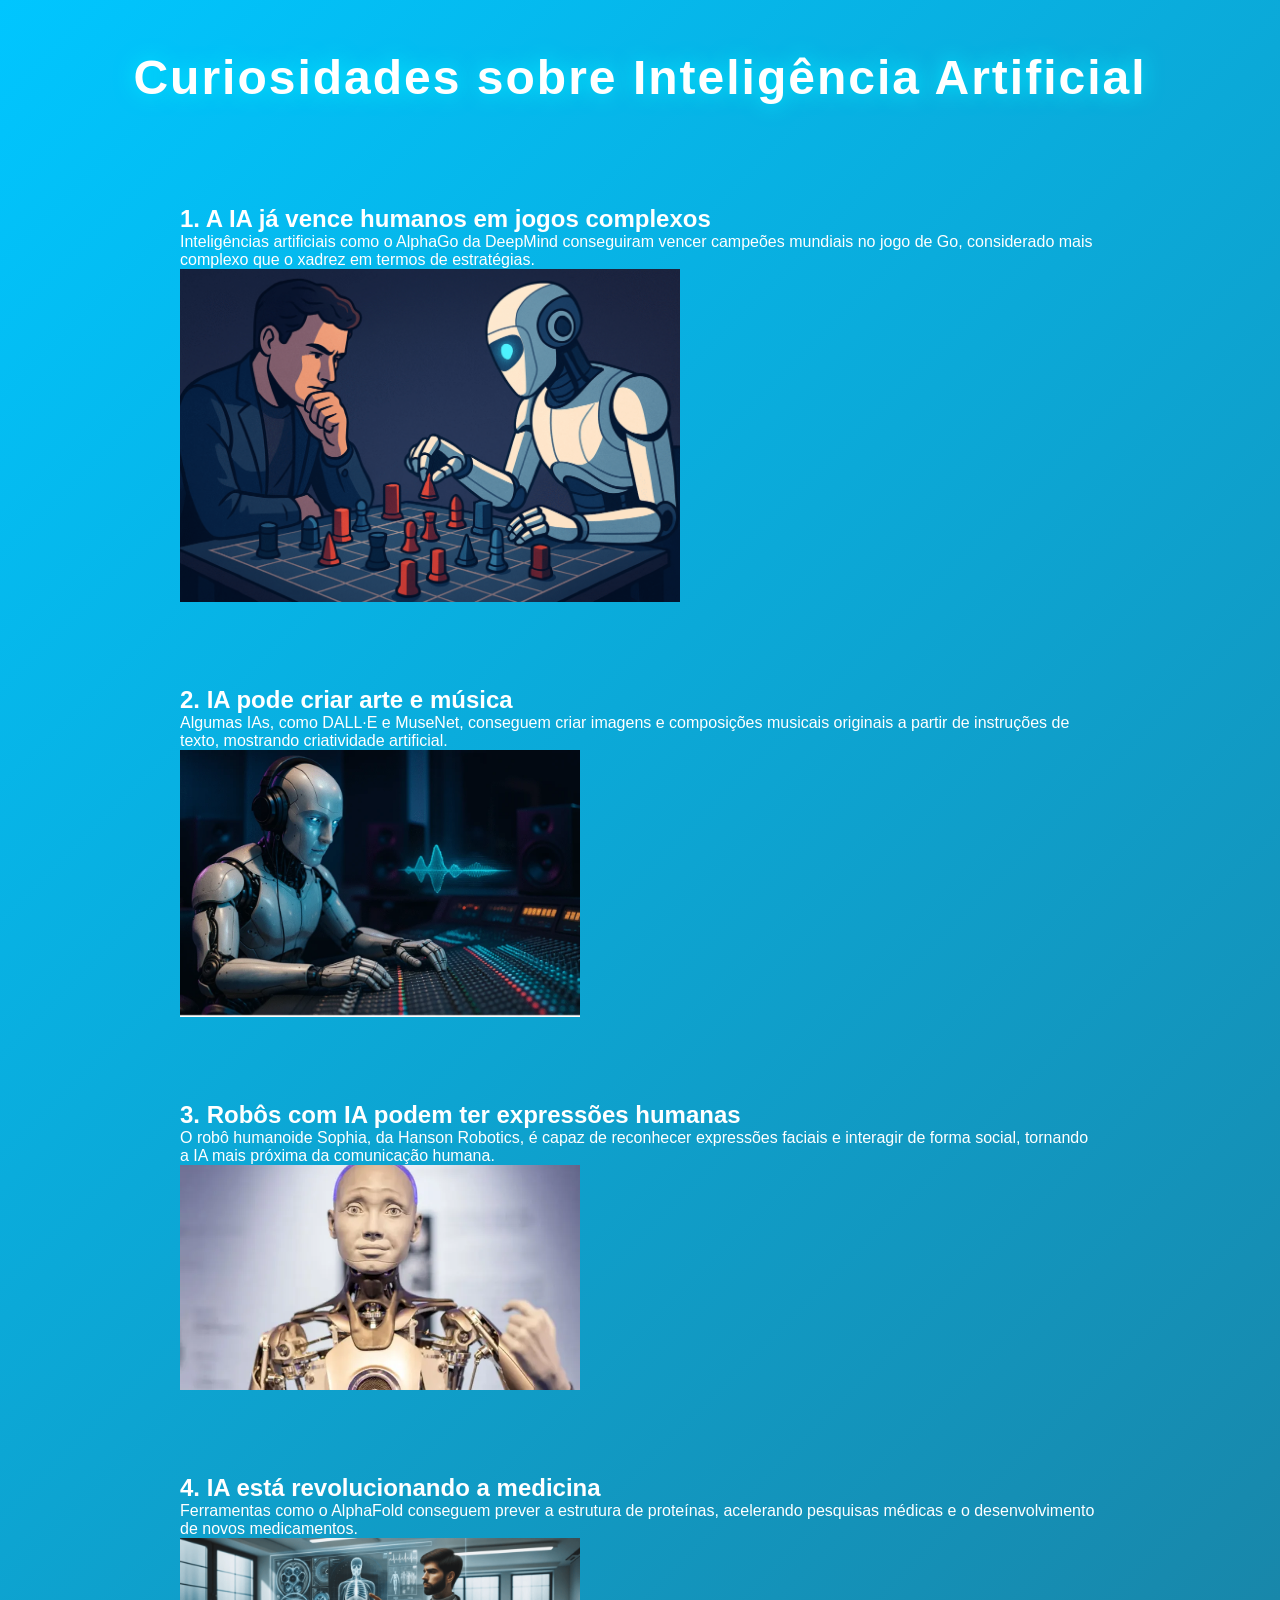
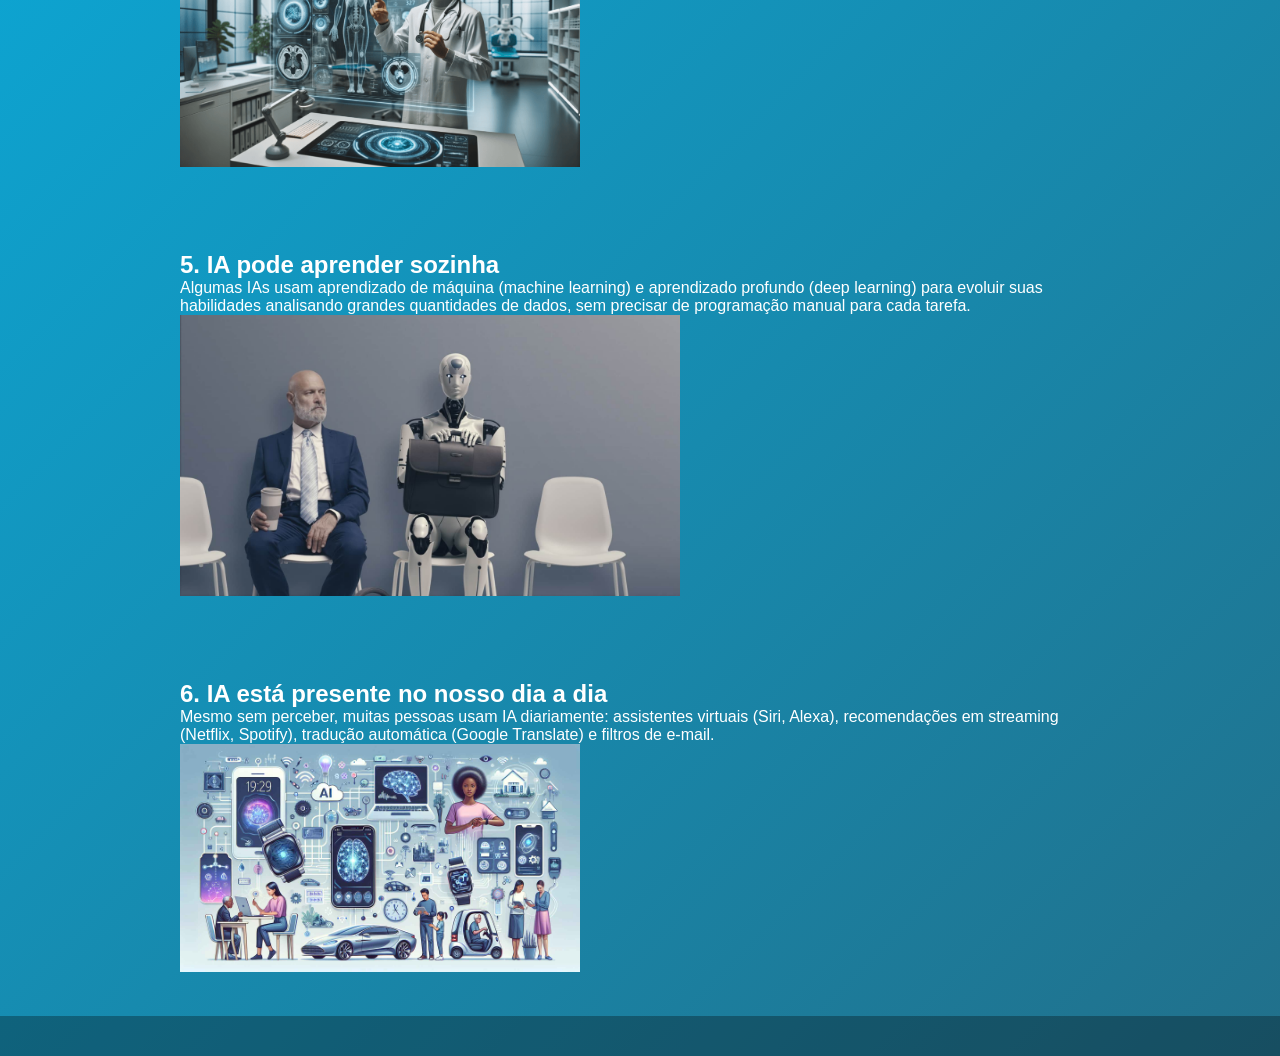
==== curiosidades.html @ 06bfbef9 "realizei as paginas" ====
<!DOCTYPE html>
<html lang="pt-BR">
<head>
    <meta charset="UTF-8">
    <meta name="viewport" content="width=device-width, initial-scale=1.0">
    <title>Curiosidades sobre Inteligência Artificial</title>
    <link rel="stylesheet" href="css/style.css">
</head>
<body>
    <header>
        <h1>Curiosidades sobre Inteligência Artificial</h1>
    </header>

    <section>
        <h2>1. A IA já vence humanos em jogos complexos</h2>
        <p>Inteligências artificiais como o AlphaGo da DeepMind conseguiram vencer campeões mundiais no jogo de Go, considerado mais complexo que o xadrez em termos de estratégias.</p>
        <img src="ChatGPT-Image-28-de-abr.-de-2025-20_22_36-1024x683.png" alt="AlphaGo jogando Go" width="500">
    </section>

    <section>
        <h2>2. IA pode criar arte e música</h2>
        <p>Algumas IAs, como DALL·E e MuseNet, conseguem criar imagens e composições musicais originais a partir de instruções de texto, mostrando criatividade artificial.</p>
        <img src="O-que-e-IA-para-Criar-Musica-1024x683.webp" alt="Logo do DALL-E" width="400">
    </section>

    <section>
        <h2>3. Robôs com IA podem ter expressões humanas</h2>
        <p>O robô humanoide Sophia, da Hanson Robotics, é capaz de reconhecer expressões faciais e interagir de forma social, tornando a IA mais próxima da comunicação humana.</p>
        <img src="735x413.webp" alt="Robô Sophia" width="400">
    </section>

    <section>
        <h2>4. IA está revolucionando a medicina</h2>
        <p>Ferramentas como o AlphaFold conseguem prever a estrutura de proteínas, acelerando pesquisas médicas e o desenvolvimento de novos medicamentos.</p>
        <img src="tecnologia-com-medicina.png" alt="Logo do AlphaFold" width="400">
    </section>

    <section>
        <h2>5. IA pode aprender sozinha</h2>
        <p>Algumas IAs usam aprendizado de máquina (machine learning) e aprendizado profundo (deep learning) para evoluir suas habilidades analisando grandes quantidades de dados, sem precisar de programação manual para cada tarefa.</p>
        <img src="Voce-acha-que-a-IA-podera-roubar-seu-emprego-IMG-I.png" alt="Exemplo de rede neural" width="500">
    </section>

    <section>
        <h2>6.  IA está presente no nosso dia a dia</h2>
        <p>Mesmo sem perceber, muitas pessoas usam IA diariamente: assistentes virtuais (Siri, Alexa), recomendações em streaming (Netflix, Spotify), tradução automática (Google Translate) e filtros de e-mail.</p>
        <img src="img-qNZeYORDlUIVLqLqDmLhcQWi-min.jpg" alt="Logo do Google Assistant" width="400">
    </section>

    <footer>
        
    </footer>
</body>
</html>
---- css/style.css ----
/* Reset básico */
* {
    margin: 0;
    padding: 0;
    box-sizing: border-box;
}

/* Fundo animado futurista */
body {
    font-family: 'Segoe UI', sans-serif;
    background: linear-gradient(-45deg, #0f2027, #203a43, #2c5364, #00c6ff);
    background-size: 400% 400%;
    animation: gradientBG 10s ease infinite;
    color: #fff;
}

/* Animação do fundo */
@keyframes gradientBG {
    0% { background-position: 0% 50%; }
    50% { background-position: 100% 50%; }
    100% { background-position: 0% 50%; }
}

/* Header estiloso */
header {
    text-align: center;
    padding: 60px 20px;
}

header h1 {
    font-size: 3em;
    letter-spacing: 2px;
    text-shadow: 0 0 20px #00eaff;
}

header p {
    opacity: 0.8;
}

/* Seções */
section {
    max-width: 1100px;
    margin: auto;
    padding: 20px;
}

/* Cards futuristas */
.card {
    background: rgba(255, 255, 255, 0.08);
    border: 1px solid rgba(0, 255, 255, 0.2);
    border-radius: 15px;
    padding: 25px;
    margin-bottom: 30px;
    backdrop-filter: blur(15px);
    transition: 0.4s;
    position: relative;
    overflow: hidden;
}

/* Efeito brilho */
.card::before {
    content: "";
    position: absolute;
    width: 200%;
    height: 200%;
    background: linear-gradient(120deg, transparent, rgba(0,255,255,0.3), transparent);
    transform: rotate(25deg);
    top: -100%;
    left: -100%;
    transition: 0.5s;
}

.card:hover::before {
    top: 100%;
    left: 100%;
}

/* Hover do card */
.card:hover {
    transform: scale(1.03);
    box-shadow: 0 0 25px rgba(0,255,255,0.4);
}

/* Imagens */
.card img {
    width: 100%;
    border-radius: 10px;
    margin-top: 15px;
    transition: 0.4s;
}

.card img:hover {
    transform: scale(1.05);
}

/* Títulos */
.card h2 {
    margin-bottom: 10px;
    color: #00eaff;
}

/* Rodapé */
footer {
    text-align: center;
    padding: 20px;
    background: rgba(0,0,0,0.4);
    font-size: 0.9em;
}

/* Efeito neon no texto */
.neon {
    color: #00eaff;
    text-shadow: 
        0 0 5px #00eaff,
        0 0 10px #00eaff,
        0 0 20px #00eaff;
}
ody {
            margin: 0;
            font-family: Arial, sans-serif;
            background: linear-gradient(120deg, #0f2027, #203a43, #2c5364);
            color: white;
        }
        header {
            text-align: center;
            padding: 50px;
        }
        header h1 {
            font-size: 3em;
            margin-bottom: 10px;
        }
        header p {
            font-size: 1.2em;
            opacity: 0.8;
        }
        section {
            padding: 40px;
            max-width: 1000px;
            margin: auto;
        }
        .card {
            background: rgba(255,255,255,0.1);
            border-radius: 15px;
            padding: 20px;
            margin-bottom: 30px;
            backdrop-filter: blur(10px);
            box-shadow: 0 8px 20px rgba(0,0,0,0.3);
        }
        .card img {
            width: 100%;
            border-radius: 10px;
            margin-top: 15px;
        }
        footer {
            text-align: center;
            padding: 20px;
            background: rgba(0,0,0,0.3);
        }
        



nav a{
    text-decoration: none;/*remove o sublinhado padrão dos links*/
    color: #00c6ff;/*defino uma cor do texto roxo*/
    font-weight: 600;/*peso da fonte (semi negrito)*/
    padding: 0.5rem 1rem;/*8px em cima/baixo e 16px nas laterais*/
    border-radius: 25px;/*bordas arredondadas*/
    transition: all 0.3s ease;/*transição suave para todas as propriedades*/
    position: relative;/*necessário para o pseudo-elemento ::after*/

}
nav a:hover{
    background-color: #00c6ff;
    color: white;
    transform: translateY(-2px);/*move 2 pixels para cima*/
    box-shadow: 0 5px 15px rgba(118, 75, 162, 0.3);/*sombra roxa suave*/
}
nav a::after{/*pseudo elemento para criar a linha animada abaixo dos links*/
    content: '';/*necessário para criar o elemento*/
    position: absolute;/*posição em relação ao elemento*/
    bottom: 0;/*cola na parte inferior*/
    left: 50%;/*começa do meio*/
    transform: translateX(-50%);/*centraliza horizontalmente*/
    width: 0;/*começa com a largura 0*/
    height: 2px;/*altura da linha*/
    background-color: #00c6ff;
    transition: width 0.3s ease;/*anima apenas a largura*/

}


nav a:hover::after{
    width: 80%;/*expande para 80% da largura do link*/

}
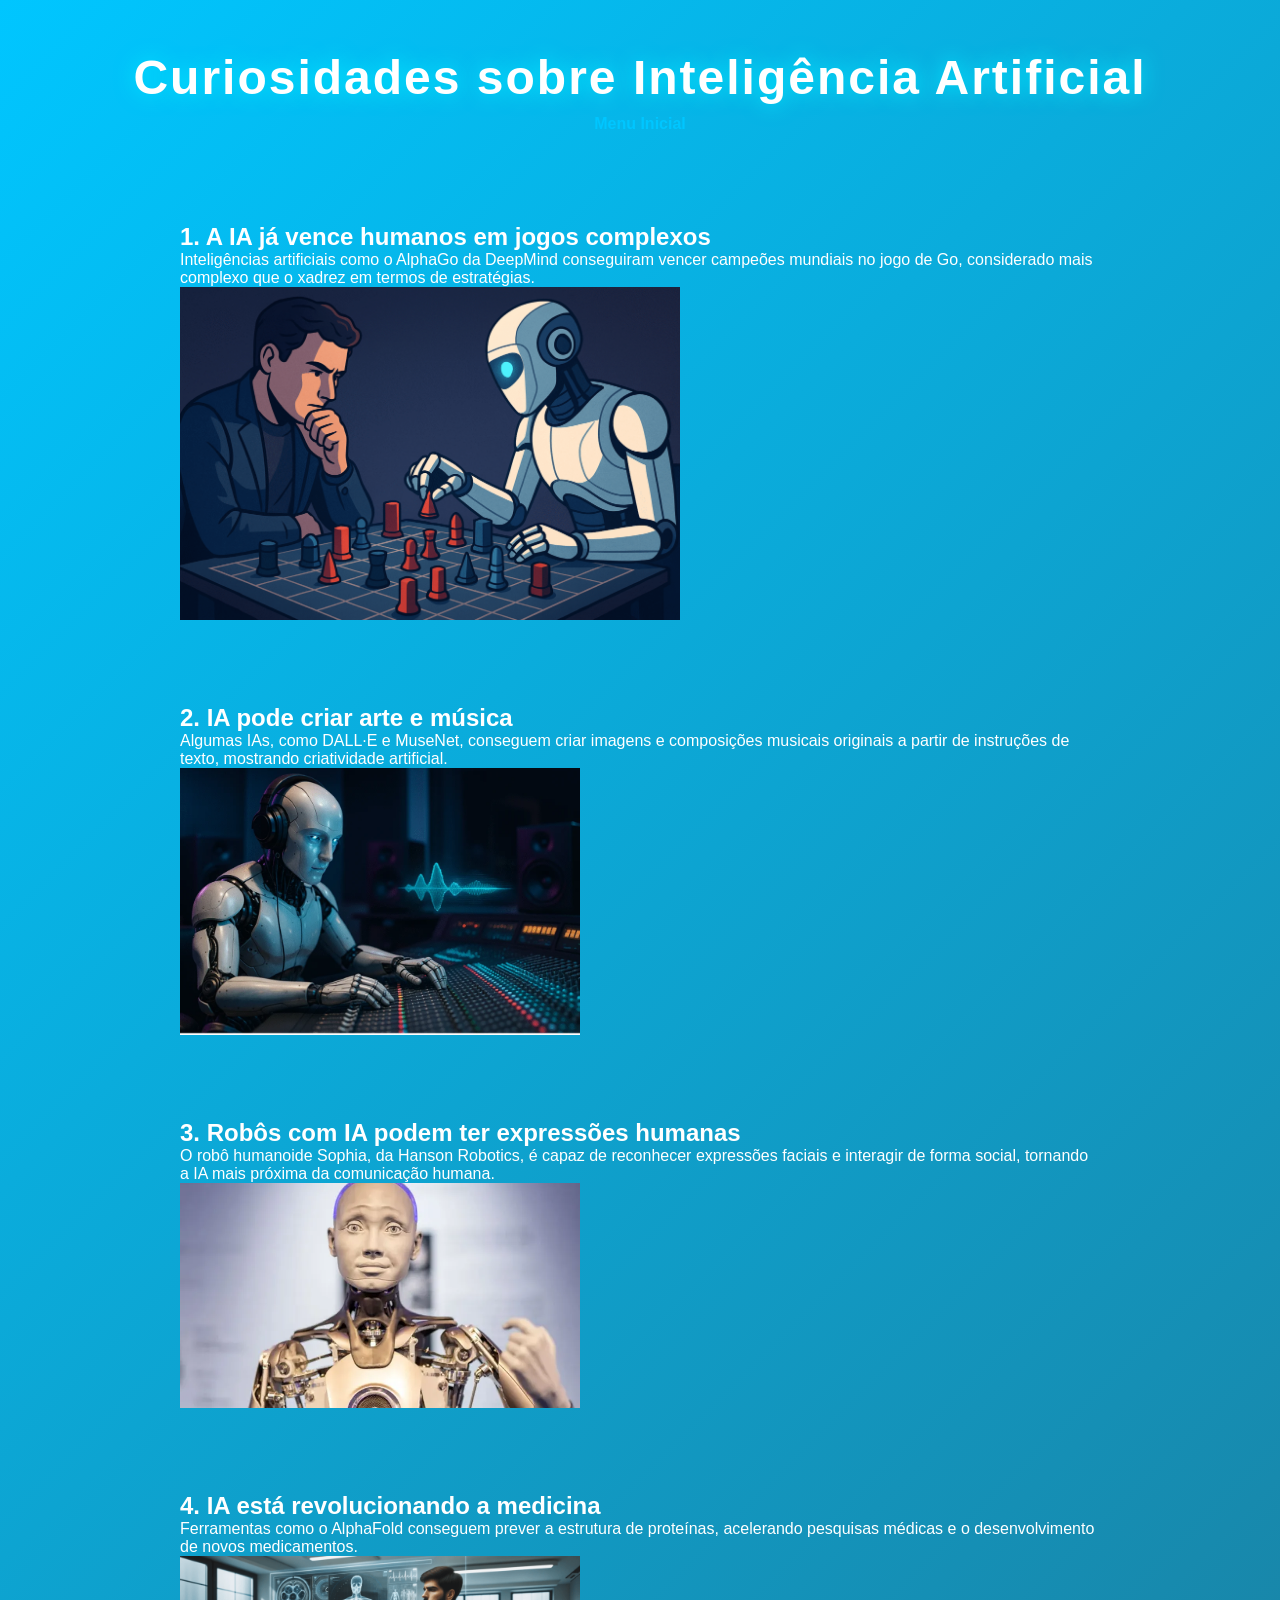
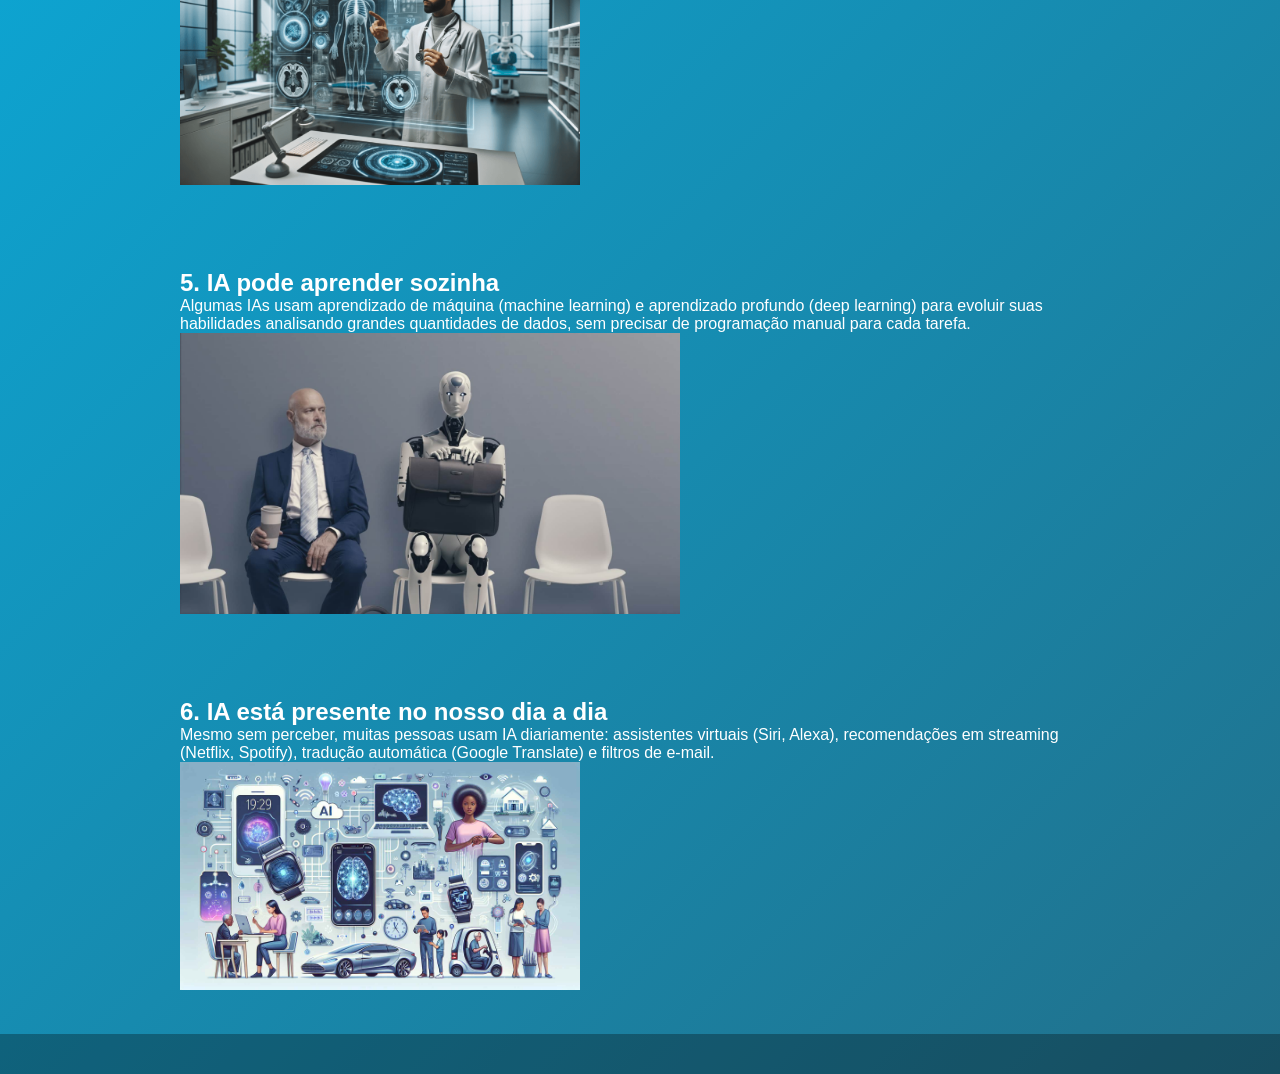
==== commit 22f55878: "finalizado" ====
--- a/curiosidades.html
+++ b/curiosidades.html
@@ -9,6 +9,10 @@
 <body>
     <header>
         <h1>Curiosidades sobre Inteligência Artificial</h1>
+        <nav>
+           <a href="index.html">Menu Inicial</a>
+        </nav>
+       
     </header>
 
     <section>
@@ -16,6 +20,8 @@
         <p>Inteligências artificiais como o AlphaGo da DeepMind conseguiram vencer campeões mundiais no jogo de Go, considerado mais complexo que o xadrez em termos de estratégias.</p>
         <img src="ChatGPT-Image-28-de-abr.-de-2025-20_22_36-1024x683.png" alt="AlphaGo jogando Go" width="500">
     </section>
+
+    
 
     <section>
         <h2>2. IA pode criar arte e música</h2>
